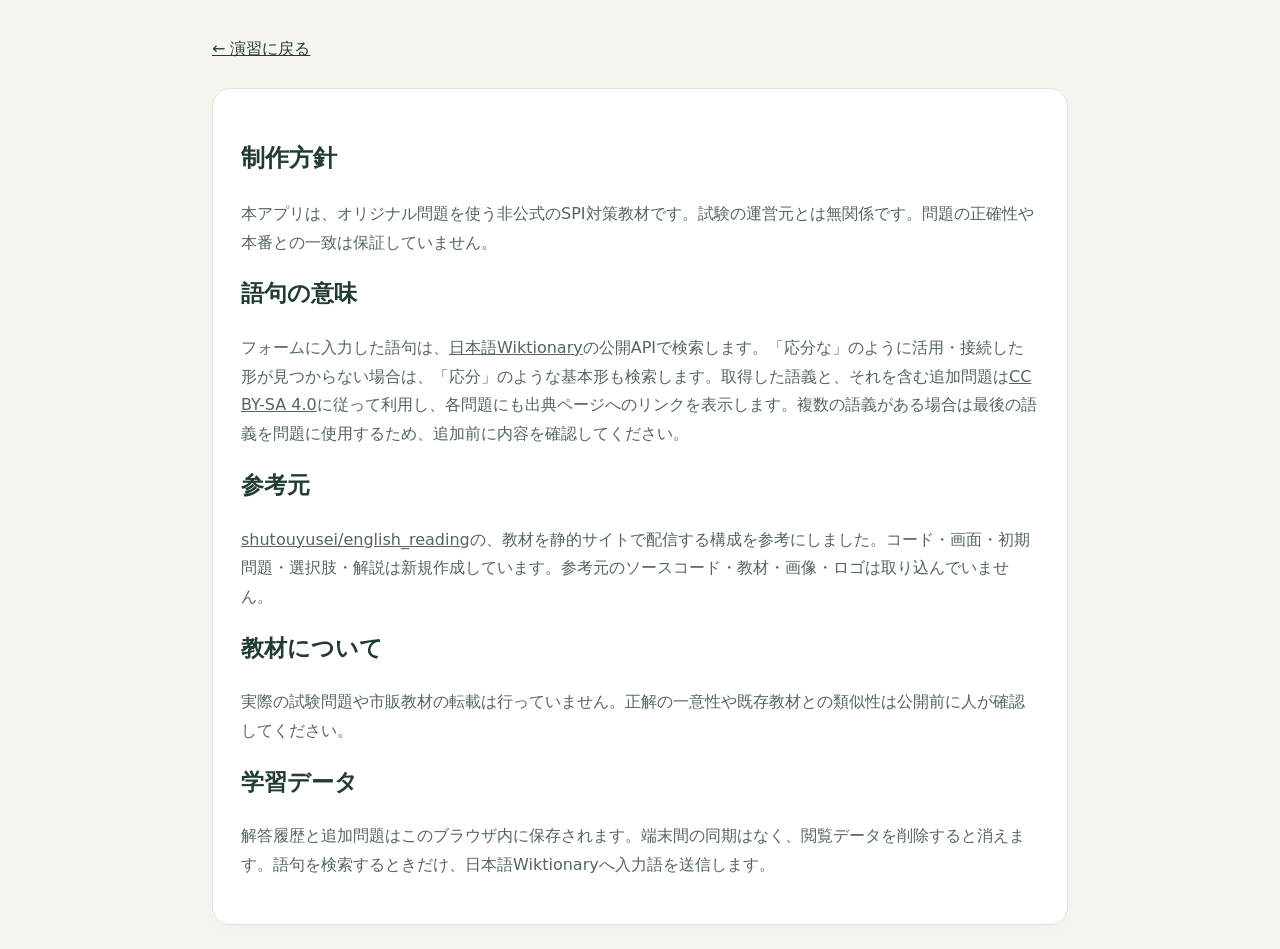
==== docs/about.html @ 741a84e1 "Support inflected vocabulary phrases" ====
<!doctype html>
<html lang="ja">
  <head>
    <meta charset="utf-8">
    <meta name="viewport" content="width=device-width, initial-scale=1">
    <title>制作方針 | ことばの演習室</title>
    <link rel="stylesheet" href="style.css">
  </head>
  <body>
    <main>
      <a href="./">← 演習に戻る</a>
      <article class="card">
        <h1>制作方針</h1>
        <p>本アプリは、オリジナル問題を使う非公式のSPI対策教材です。試験の運営元とは無関係です。問題の正確性や本番との一致は保証していません。</p>
        <h2>語句の意味</h2>
        <p>フォームに入力した語句は、<a href="https://ja.wiktionary.org/">日本語Wiktionary</a>の公開APIで検索します。「応分な」のように活用・接続した形が見つからない場合は、「応分」のような基本形も検索します。取得した語義と、それを含む追加問題は<a href="https://creativecommons.org/licenses/by-sa/4.0/deed.ja">CC BY-SA 4.0</a>に従って利用し、各問題にも出典ページへのリンクを表示します。複数の語義がある場合は最後の語義を問題に使用するため、追加前に内容を確認してください。</p>
        <h2>参考元</h2>
        <p><a href="https://github.com/shutouyusei/english_reading">shutouyusei/english_reading</a>の、教材を静的サイトで配信する構成を参考にしました。コード・画面・初期問題・選択肢・解説は新規作成しています。参考元のソースコード・教材・画像・ロゴは取り込んでいません。</p>
        <h2>教材について</h2>
        <p>実際の試験問題や市販教材の転載は行っていません。正解の一意性や既存教材との類似性は公開前に人が確認してください。</p>
        <h2>学習データ</h2>
        <p>解答履歴と追加問題はこのブラウザ内に保存されます。端末間の同期はなく、閲覧データを削除すると消えます。語句を検索するときだけ、日本語Wiktionaryへ入力語を送信します。</p>
      </article>
    </main>
  </body>
</html>
---- docs/style.css ----
:root{font-family:system-ui,-apple-system,'Noto Sans JP',sans-serif;color:#233b37;background:#f5f4ef;line-height:1.8}*{box-sizing:border-box}body{margin:0}header{border-bottom:1px solid #dedfd7;padding:22px max(5vw,20px);display:flex;justify-content:space-between;align-items:center}a{color:inherit}header a{text-decoration:none;font-weight:750;font-size:20px}header a span{display:block;font-size:11px;font-weight:400;letter-spacing:.15em}.tag,.eyebrow{font-size:12px;letter-spacing:.17em;color:#5a756a}main{max-width:900px;padding:35px 22px 0;margin:auto}.intro{padding:20px 0 35px}.intro h1{font-size:clamp(34px,6vw,54px);line-height:1.4;margin:14px 0}.intro p{color:#5b6b63}.stats{display:flex;border-top:1px solid #d4dbd2;border-bottom:1px solid #d4dbd2;margin-bottom:28px;padding:22px 0}.stats div{flex:1;text-align:center;border-right:1px solid #d4dbd2}.stats div:last-child{border:0}.stats strong{font-size:28px;display:block}.stats span{font-size:12px;color:#657368}.card{background:#fff;border:1px solid #e0e3db;border-radius:18px;padding:28px;margin:24px 0;box-shadow:0 4px 18px #233b3705}h2{font-size:23px;margin-top:0}.card>p{color:#53665c}label{display:block;font-size:14px;font-weight:600;margin:18px 0}select,input[type=file],input[type=text],textarea{display:block;width:100%;padding:12px;margin-top:7px;border:1px solid #c7d0c6;border-radius:8px;background:#fff;color:#233b37;font:inherit}textarea{resize:vertical;line-height:1.7}button{font:inherit;padding:12px 19px;border:1px solid #bdc9be;border-radius:9px;background:white;color:#233b37;cursor:pointer;margin:5px 7px 5px 0}button:hover{background:#eef4eb}button:focus-visible,select:focus-visible,input:focus-visible,textarea:focus-visible,summary:focus-visible{outline:3px solid #bb8030;outline-offset:3px}.primary{background:#28574a;color:white;border-color:#28574a}.primary:hover{background:#1b4438}button:disabled{opacity:.45;cursor:default}summary{cursor:pointer;font-weight:650}details[open]>summary{margin-bottom:24px}details hr{border:0;border-top:1px solid #d4dbd2;margin:36px 0}.question-builder>p,#add-panel section>p{color:#53665c}.preview-card{background:#f3f6ed;border:1px solid #d7e2d6;border-radius:12px;padding:22px;margin:24px 0}.preview-card h3{font-size:18px;margin:5px 0 15px}.preview-card ol{padding-left:28px}.preview-card li{margin:8px 0}.preview-card #preview-answer{font-weight:650;color:#28574a}fieldset{border:0;padding:0;margin:24px 0}.choice{display:flex;gap:13px;border:1px solid #d8dfd5;border-radius:9px;padding:15px;font-size:16px;font-weight:400;cursor:pointer}.choice:has(input:checked){background:#edf5ee;border-color:#28574a}.choice input{accent-color:#28574a}.choice.correct{border:2px solid #287b52;background:#eff8f1}.choice.wrong{border:2px solid #b15841;background:#fff2ed}.toolbar{display:flex;align-items:center;justify-content:space-between;gap:10px;font-size:14px}progress{width:100%;accent-color:#28574a;height:7px}.passage{white-space:pre-wrap;background:#f5f6f0;padding:20px;border-radius:8px;color:#263d34!important}#feedback{background:#f3f6ed;border-radius:9px;padding:20px;white-space:pre-wrap;margin:20px 0}.score{font-size:42px;font-weight:700}#word-status,#import-status{min-height:1.8em;color:#28574a}footer{font-size:12px;color:#687368;padding:30px 0 45px}.sr{position:absolute;width:1px;height:1px;overflow:hidden;clip-path:inset(50%)}[hidden]{display:none!important}@media(max-width:550px){.tag{display:none}.card{padding:20px}.intro{padding-top:0}.toolbar button{padding:8px}.stats strong{font-size:24px}}
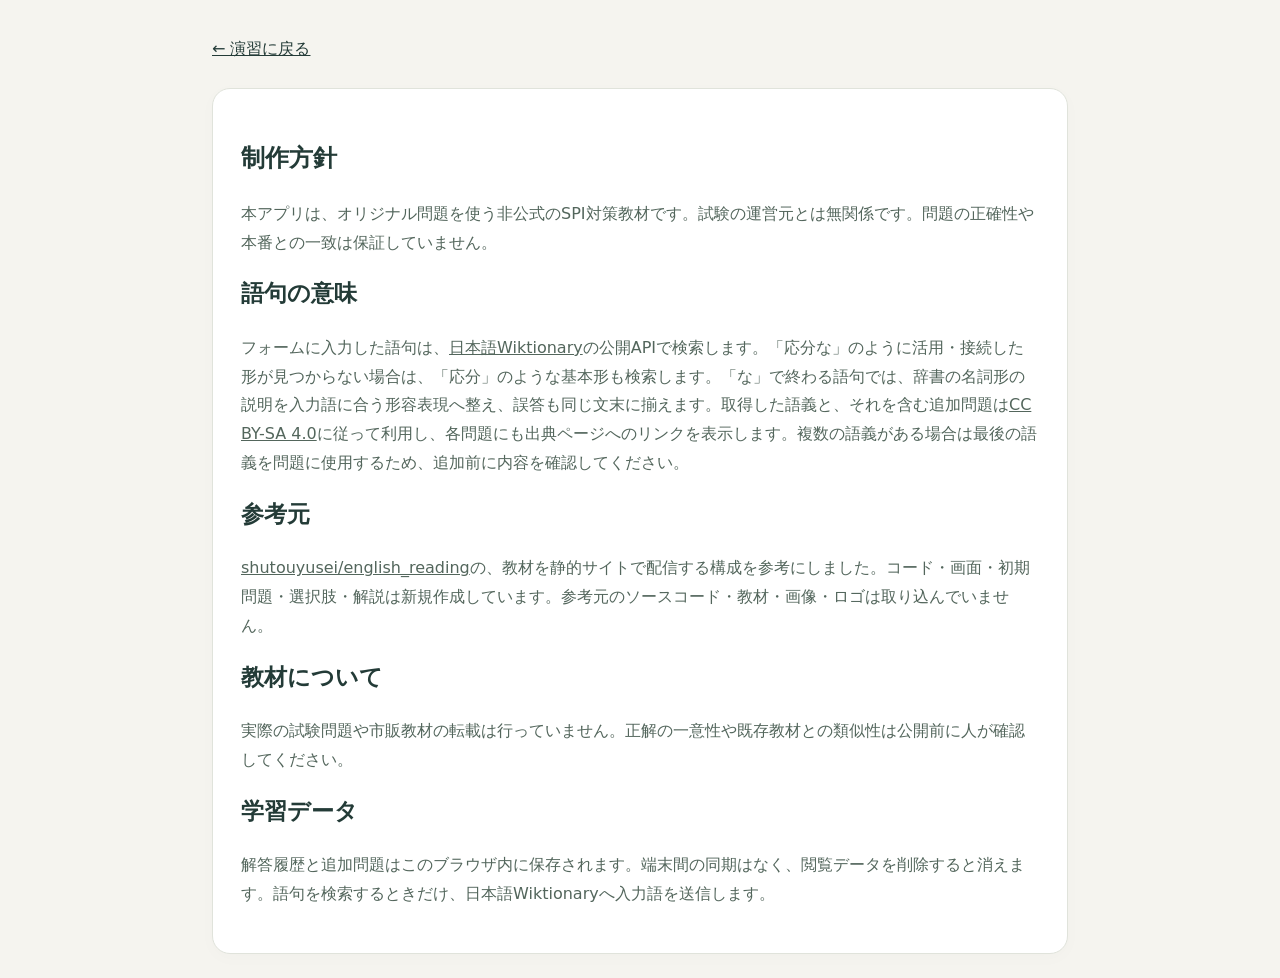
==== commit 13984c69: "Match answer wording to input grammar" ====
--- a/docs/about.html
+++ b/docs/about.html
@@ -13,7 +13,7 @@
         <h1>制作方針</h1>
         <p>本アプリは、オリジナル問題を使う非公式のSPI対策教材です。試験の運営元とは無関係です。問題の正確性や本番との一致は保証していません。</p>
         <h2>語句の意味</h2>
-        <p>フォームに入力した語句は、<a href="https://ja.wiktionary.org/">日本語Wiktionary</a>の公開APIで検索します。「応分な」のように活用・接続した形が見つからない場合は、「応分」のような基本形も検索します。取得した語義と、それを含む追加問題は<a href="https://creativecommons.org/licenses/by-sa/4.0/deed.ja">CC BY-SA 4.0</a>に従って利用し、各問題にも出典ページへのリンクを表示します。複数の語義がある場合は最後の語義を問題に使用するため、追加前に内容を確認してください。</p>
+        <p>フォームに入力した語句は、<a href="https://ja.wiktionary.org/">日本語Wiktionary</a>の公開APIで検索します。「応分な」のように活用・接続した形が見つからない場合は、「応分」のような基本形も検索します。「な」で終わる語句では、辞書の名詞形の説明を入力語に合う形容表現へ整え、誤答も同じ文末に揃えます。取得した語義と、それを含む追加問題は<a href="https://creativecommons.org/licenses/by-sa/4.0/deed.ja">CC BY-SA 4.0</a>に従って利用し、各問題にも出典ページへのリンクを表示します。複数の語義がある場合は最後の語義を問題に使用するため、追加前に内容を確認してください。</p>
         <h2>参考元</h2>
         <p><a href="https://github.com/shutouyusei/english_reading">shutouyusei/english_reading</a>の、教材を静的サイトで配信する構成を参考にしました。コード・画面・初期問題・選択肢・解説は新規作成しています。参考元のソースコード・教材・画像・ロゴは取り込んでいません。</p>
         <h2>教材について</h2>
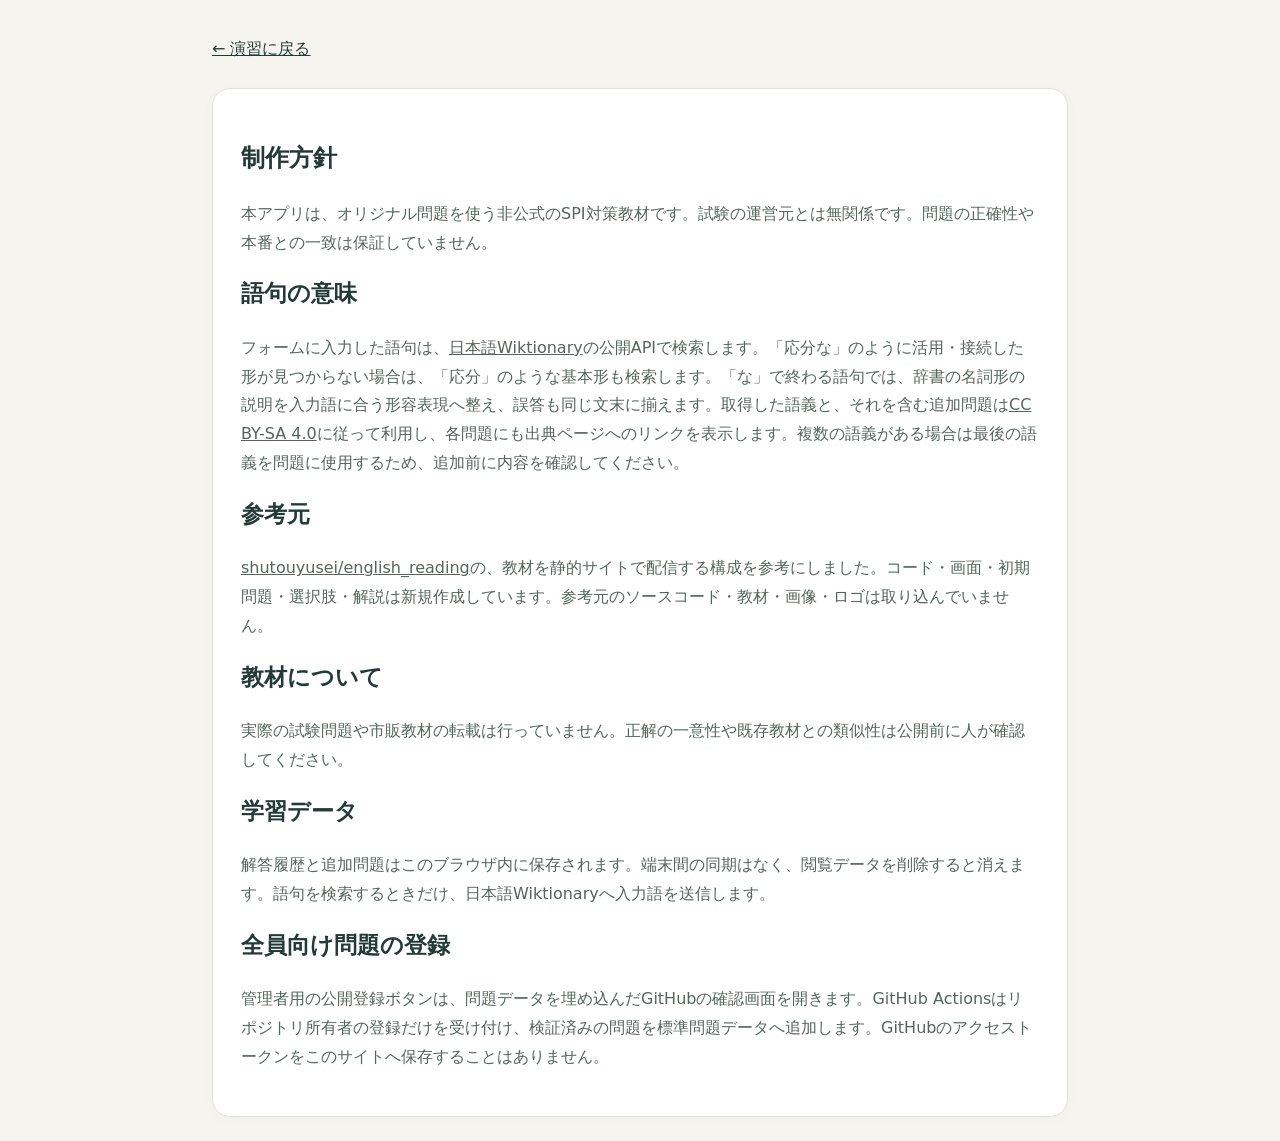
==== commit ef48cd3b: "Add owner-only public question publishing" ====
--- a/docs/about.html
+++ b/docs/about.html
@@ -20,6 +20,8 @@
         <p>実際の試験問題や市販教材の転載は行っていません。正解の一意性や既存教材との類似性は公開前に人が確認してください。</p>
         <h2>学習データ</h2>
         <p>解答履歴と追加問題はこのブラウザ内に保存されます。端末間の同期はなく、閲覧データを削除すると消えます。語句を検索するときだけ、日本語Wiktionaryへ入力語を送信します。</p>
+        <h2>全員向け問題の登録</h2>
+        <p>管理者用の公開登録ボタンは、問題データを埋め込んだGitHubの確認画面を開きます。GitHub Actionsはリポジトリ所有者の登録だけを受け付け、検証済みの問題を標準問題データへ追加します。GitHubのアクセストークンをこのサイトへ保存することはありません。</p>
       </article>
     </main>
   </body>
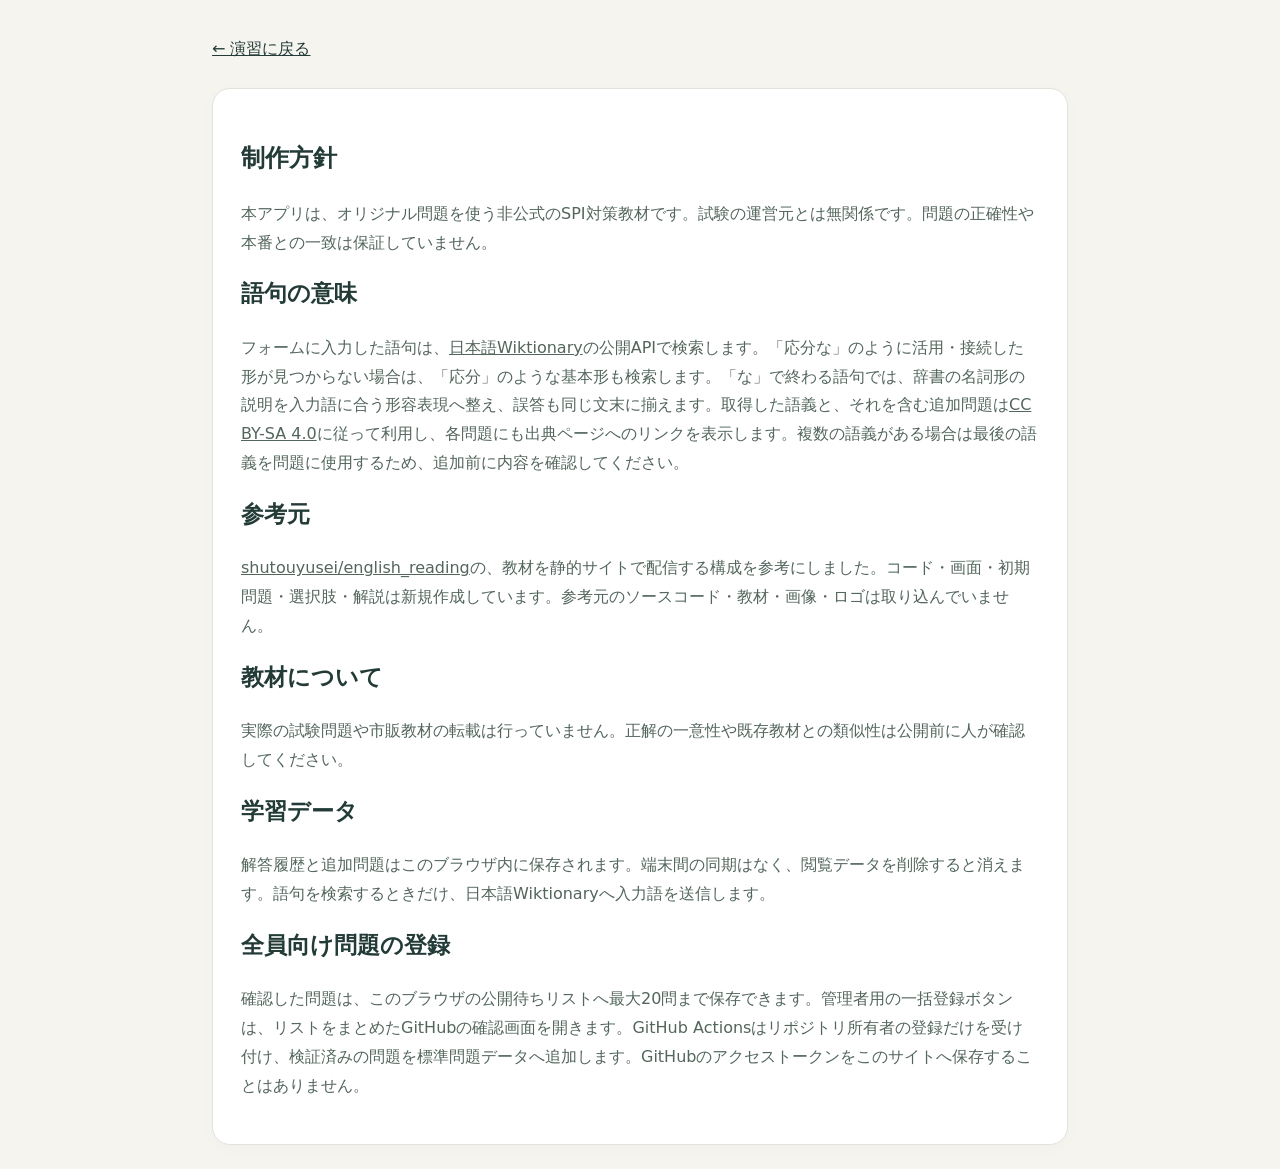
==== commit 5b9f1c0d: "Batch public question publishing" ====
--- a/docs/about.html
+++ b/docs/about.html
@@ -21,7 +21,7 @@
         <h2>学習データ</h2>
         <p>解答履歴と追加問題はこのブラウザ内に保存されます。端末間の同期はなく、閲覧データを削除すると消えます。語句を検索するときだけ、日本語Wiktionaryへ入力語を送信します。</p>
         <h2>全員向け問題の登録</h2>
-        <p>管理者用の公開登録ボタンは、問題データを埋め込んだGitHubの確認画面を開きます。GitHub Actionsはリポジトリ所有者の登録だけを受け付け、検証済みの問題を標準問題データへ追加します。GitHubのアクセストークンをこのサイトへ保存することはありません。</p>
+        <p>確認した問題は、このブラウザの公開待ちリストへ最大20問まで保存できます。管理者用の一括登録ボタンは、リストをまとめたGitHubの確認画面を開きます。GitHub Actionsはリポジトリ所有者の登録だけを受け付け、検証済みの問題を標準問題データへ追加します。GitHubのアクセストークンをこのサイトへ保存することはありません。</p>
       </article>
     </main>
   </body>
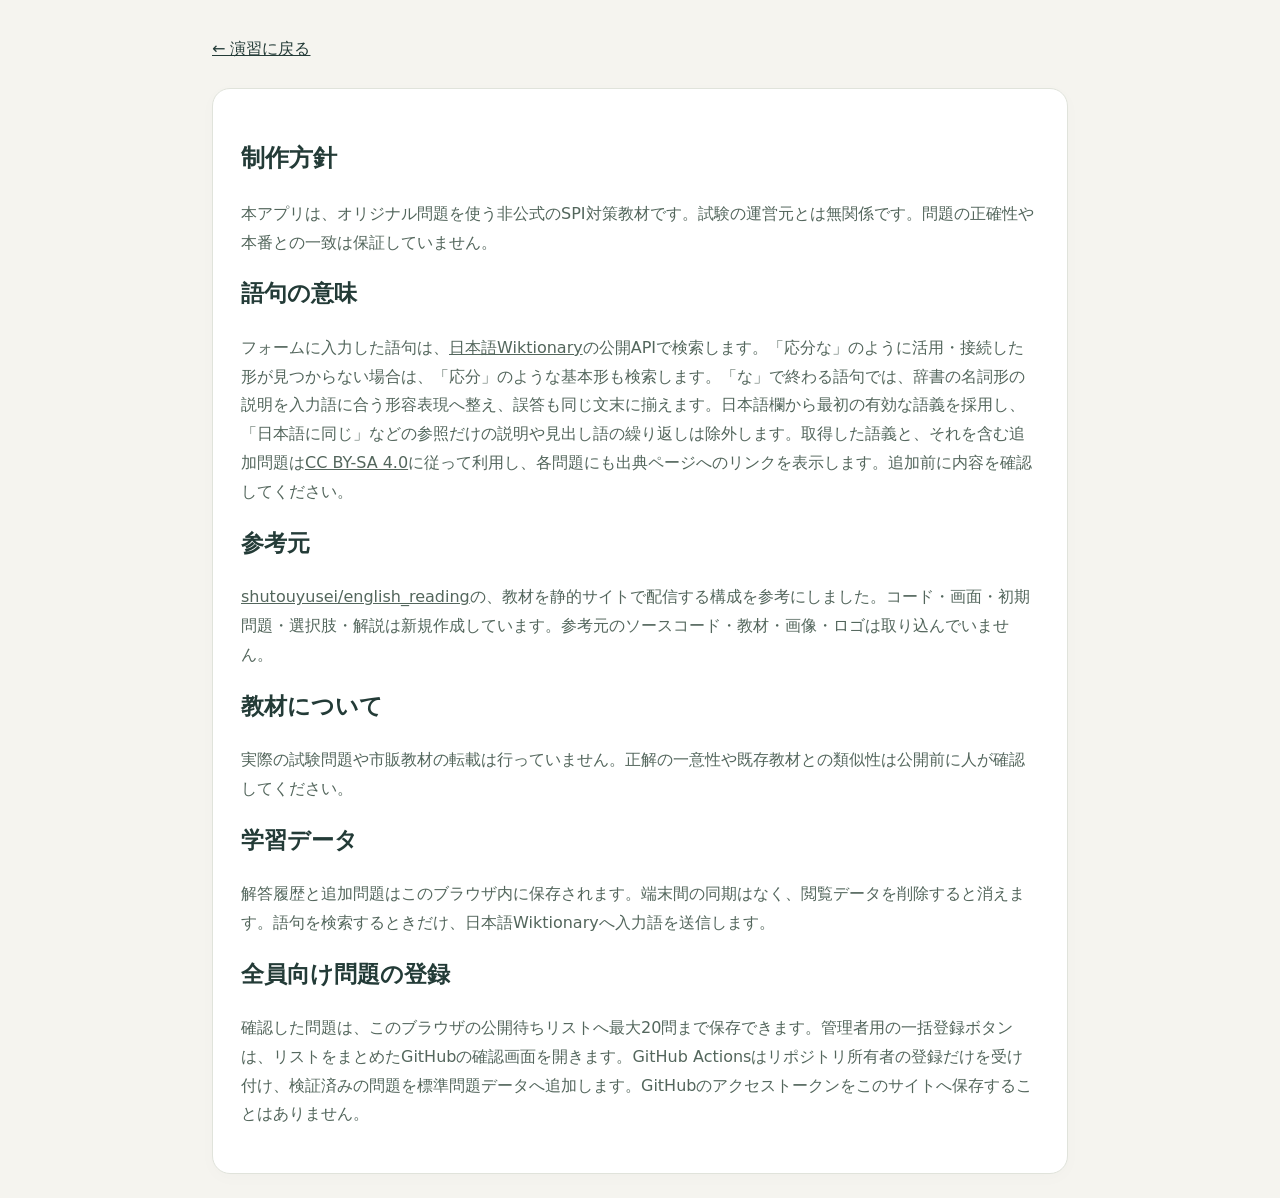
==== commit 442fc7f9: "Reject circular dictionary definitions" ====
--- a/docs/about.html
+++ b/docs/about.html
@@ -13,7 +13,7 @@
         <h1>制作方針</h1>
         <p>本アプリは、オリジナル問題を使う非公式のSPI対策教材です。試験の運営元とは無関係です。問題の正確性や本番との一致は保証していません。</p>
         <h2>語句の意味</h2>
-        <p>フォームに入力した語句は、<a href="https://ja.wiktionary.org/">日本語Wiktionary</a>の公開APIで検索します。「応分な」のように活用・接続した形が見つからない場合は、「応分」のような基本形も検索します。「な」で終わる語句では、辞書の名詞形の説明を入力語に合う形容表現へ整え、誤答も同じ文末に揃えます。取得した語義と、それを含む追加問題は<a href="https://creativecommons.org/licenses/by-sa/4.0/deed.ja">CC BY-SA 4.0</a>に従って利用し、各問題にも出典ページへのリンクを表示します。複数の語義がある場合は最後の語義を問題に使用するため、追加前に内容を確認してください。</p>
+        <p>フォームに入力した語句は、<a href="https://ja.wiktionary.org/">日本語Wiktionary</a>の公開APIで検索します。「応分な」のように活用・接続した形が見つからない場合は、「応分」のような基本形も検索します。「な」で終わる語句では、辞書の名詞形の説明を入力語に合う形容表現へ整え、誤答も同じ文末に揃えます。日本語欄から最初の有効な語義を採用し、「日本語に同じ」などの参照だけの説明や見出し語の繰り返しは除外します。取得した語義と、それを含む追加問題は<a href="https://creativecommons.org/licenses/by-sa/4.0/deed.ja">CC BY-SA 4.0</a>に従って利用し、各問題にも出典ページへのリンクを表示します。追加前に内容を確認してください。</p>
         <h2>参考元</h2>
         <p><a href="https://github.com/shutouyusei/english_reading">shutouyusei/english_reading</a>の、教材を静的サイトで配信する構成を参考にしました。コード・画面・初期問題・選択肢・解説は新規作成しています。参考元のソースコード・教材・画像・ロゴは取り込んでいません。</p>
         <h2>教材について</h2>
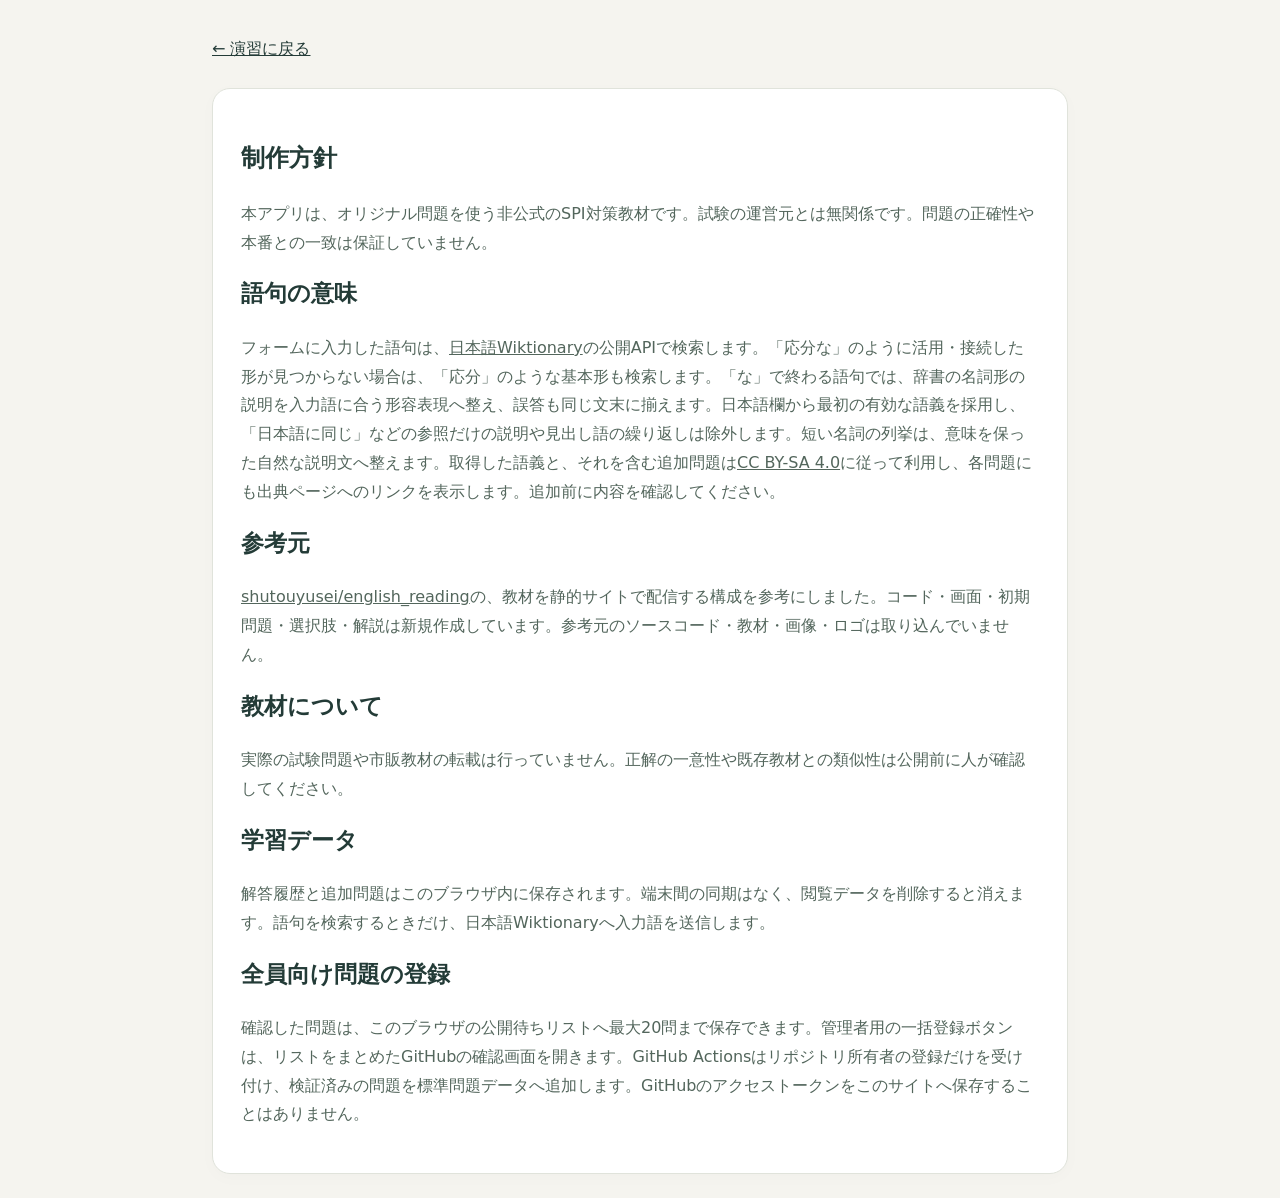
==== commit ef4b4b45: "Normalize short dictionary definitions" ====
--- a/docs/about.html
+++ b/docs/about.html
@@ -13,7 +13,7 @@
         <h1>制作方針</h1>
         <p>本アプリは、オリジナル問題を使う非公式のSPI対策教材です。試験の運営元とは無関係です。問題の正確性や本番との一致は保証していません。</p>
         <h2>語句の意味</h2>
-        <p>フォームに入力した語句は、<a href="https://ja.wiktionary.org/">日本語Wiktionary</a>の公開APIで検索します。「応分な」のように活用・接続した形が見つからない場合は、「応分」のような基本形も検索します。「な」で終わる語句では、辞書の名詞形の説明を入力語に合う形容表現へ整え、誤答も同じ文末に揃えます。日本語欄から最初の有効な語義を採用し、「日本語に同じ」などの参照だけの説明や見出し語の繰り返しは除外します。取得した語義と、それを含む追加問題は<a href="https://creativecommons.org/licenses/by-sa/4.0/deed.ja">CC BY-SA 4.0</a>に従って利用し、各問題にも出典ページへのリンクを表示します。追加前に内容を確認してください。</p>
+        <p>フォームに入力した語句は、<a href="https://ja.wiktionary.org/">日本語Wiktionary</a>の公開APIで検索します。「応分な」のように活用・接続した形が見つからない場合は、「応分」のような基本形も検索します。「な」で終わる語句では、辞書の名詞形の説明を入力語に合う形容表現へ整え、誤答も同じ文末に揃えます。日本語欄から最初の有効な語義を採用し、「日本語に同じ」などの参照だけの説明や見出し語の繰り返しは除外します。短い名詞の列挙は、意味を保った自然な説明文へ整えます。取得した語義と、それを含む追加問題は<a href="https://creativecommons.org/licenses/by-sa/4.0/deed.ja">CC BY-SA 4.0</a>に従って利用し、各問題にも出典ページへのリンクを表示します。追加前に内容を確認してください。</p>
         <h2>参考元</h2>
         <p><a href="https://github.com/shutouyusei/english_reading">shutouyusei/english_reading</a>の、教材を静的サイトで配信する構成を参考にしました。コード・画面・初期問題・選択肢・解説は新規作成しています。参考元のソースコード・教材・画像・ロゴは取り込んでいません。</p>
         <h2>教材について</h2>
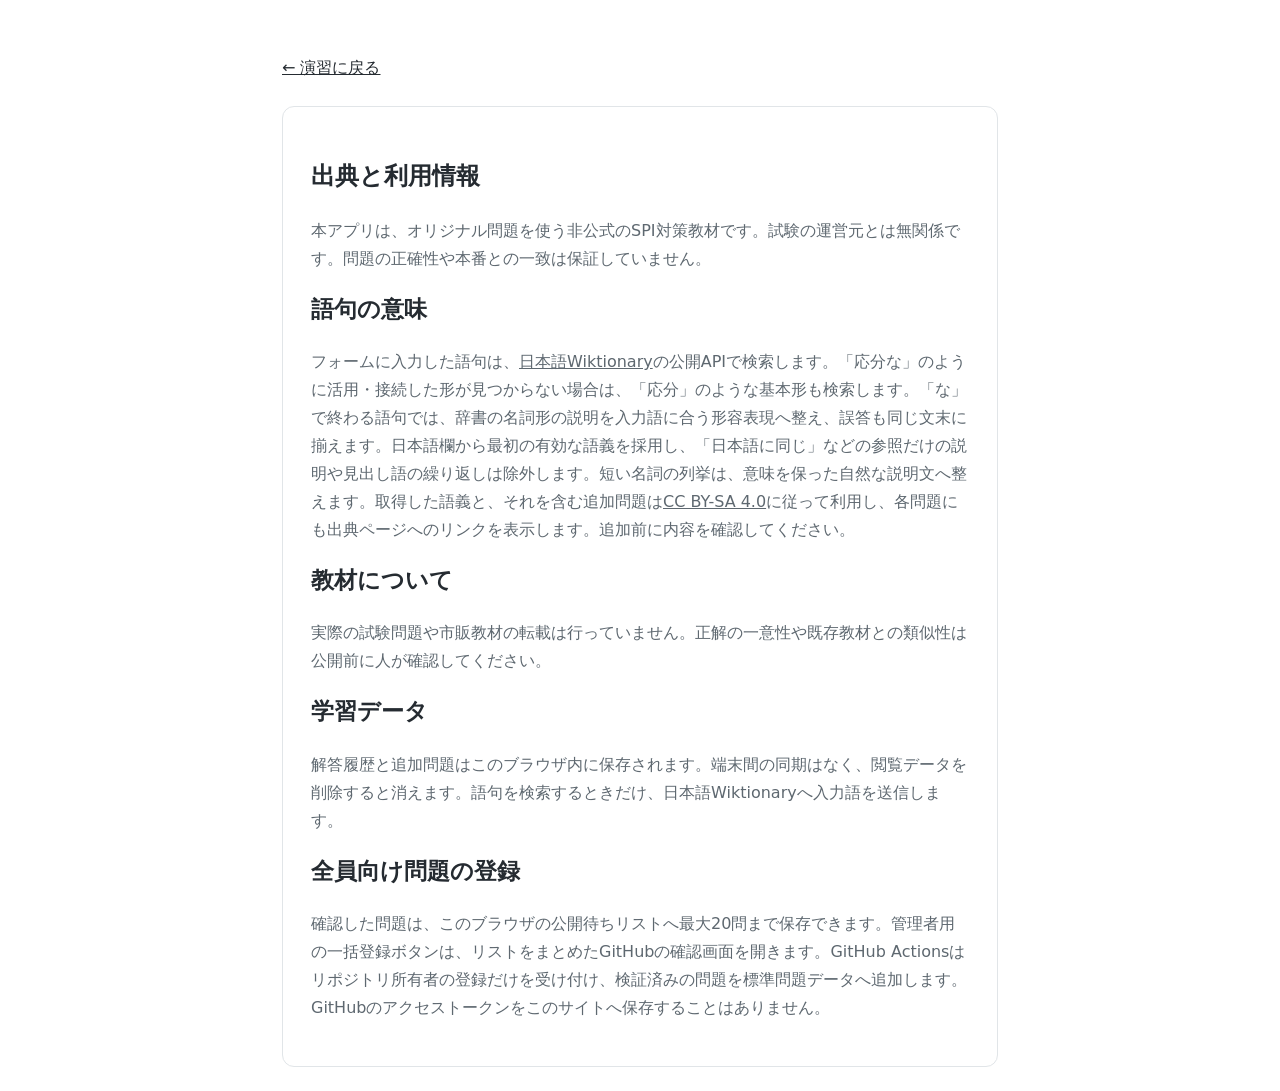
==== commit 56f2be2f: "Add private word submission queue" ====
--- a/docs/about.html
+++ b/docs/about.html
@@ -3,19 +3,17 @@
   <head>
     <meta charset="utf-8">
     <meta name="viewport" content="width=device-width, initial-scale=1">
-    <title>制作方針 | ことばの演習室</title>
+    <title>出典と利用情報 | SPI言語対策道場</title>
     <link rel="stylesheet" href="style.css">
   </head>
   <body>
     <main>
       <a href="./">← 演習に戻る</a>
       <article class="card">
-        <h1>制作方針</h1>
+        <h1>出典と利用情報</h1>
         <p>本アプリは、オリジナル問題を使う非公式のSPI対策教材です。試験の運営元とは無関係です。問題の正確性や本番との一致は保証していません。</p>
         <h2>語句の意味</h2>
         <p>フォームに入力した語句は、<a href="https://ja.wiktionary.org/">日本語Wiktionary</a>の公開APIで検索します。「応分な」のように活用・接続した形が見つからない場合は、「応分」のような基本形も検索します。「な」で終わる語句では、辞書の名詞形の説明を入力語に合う形容表現へ整え、誤答も同じ文末に揃えます。日本語欄から最初の有効な語義を採用し、「日本語に同じ」などの参照だけの説明や見出し語の繰り返しは除外します。短い名詞の列挙は、意味を保った自然な説明文へ整えます。取得した語義と、それを含む追加問題は<a href="https://creativecommons.org/licenses/by-sa/4.0/deed.ja">CC BY-SA 4.0</a>に従って利用し、各問題にも出典ページへのリンクを表示します。追加前に内容を確認してください。</p>
-        <h2>参考元</h2>
-        <p><a href="https://github.com/shutouyusei/english_reading">shutouyusei/english_reading</a>の、教材を静的サイトで配信する構成を参考にしました。コード・画面・初期問題・選択肢・解説は新規作成しています。参考元のソースコード・教材・画像・ロゴは取り込んでいません。</p>
         <h2>教材について</h2>
         <p>実際の試験問題や市販教材の転載は行っていません。正解の一意性や既存教材との類似性は公開前に人が確認してください。</p>
         <h2>学習データ</h2>
--- a/docs/style.css
+++ b/docs/style.css
@@ -1 +1,401 @@
-:root{font-family:system-ui,-apple-system,'Noto Sans JP',sans-serif;color:#233b37;background:#f5f4ef;line-height:1.8}*{box-sizing:border-box}body{margin:0}header{border-bottom:1px solid #dedfd7;padding:22px max(5vw,20px);display:flex;justify-content:space-between;align-items:center}a{color:inherit}header a{text-decoration:none;font-weight:750;font-size:20px}header a span{display:block;font-size:11px;font-weight:400;letter-spacing:.15em}.tag,.eyebrow{font-size:12px;letter-spacing:.17em;color:#5a756a}main{max-width:900px;padding:35px 22px 0;margin:auto}.intro{padding:20px 0 35px}.intro h1{font-size:clamp(34px,6vw,54px);line-height:1.4;margin:14px 0}.intro p{color:#5b6b63}.stats{display:flex;border-top:1px solid #d4dbd2;border-bottom:1px solid #d4dbd2;margin-bottom:28px;padding:22px 0}.stats div{flex:1;text-align:center;border-right:1px solid #d4dbd2}.stats div:last-child{border:0}.stats strong{font-size:28px;display:block}.stats span{font-size:12px;color:#657368}.card{background:#fff;border:1px solid #e0e3db;border-radius:18px;padding:28px;margin:24px 0;box-shadow:0 4px 18px #233b3705}h2{font-size:23px;margin-top:0}.card>p{color:#53665c}label{display:block;font-size:14px;font-weight:600;margin:18px 0}select,input[type=file],input[type=text],textarea{display:block;width:100%;padding:12px;margin-top:7px;border:1px solid #c7d0c6;border-radius:8px;background:#fff;color:#233b37;font:inherit}textarea{resize:vertical;line-height:1.7}button{font:inherit;padding:12px 19px;border:1px solid #bdc9be;border-radius:9px;background:white;color:#233b37;cursor:pointer;margin:5px 7px 5px 0}button:hover{background:#eef4eb}button:focus-visible,select:focus-visible,input:focus-visible,textarea:focus-visible,summary:focus-visible{outline:3px solid #bb8030;outline-offset:3px}.primary{background:#28574a;color:white;border-color:#28574a}.primary:hover{background:#1b4438}button:disabled{opacity:.45;cursor:default}summary{cursor:pointer;font-weight:650}details[open]>summary{margin-bottom:24px}details hr{border:0;border-top:1px solid #d4dbd2;margin:36px 0}.question-builder>p,#add-panel section>p{color:#53665c}.preview-card{background:#f3f6ed;border:1px solid #d7e2d6;border-radius:12px;padding:22px;margin:24px 0}.preview-card h3{font-size:18px;margin:5px 0 15px}.preview-card ol{padding-left:28px}.preview-card li{margin:8px 0}.preview-card #preview-answer{font-weight:650;color:#28574a}fieldset{border:0;padding:0;margin:24px 0}.choice{display:flex;gap:13px;border:1px solid #d8dfd5;border-radius:9px;padding:15px;font-size:16px;font-weight:400;cursor:pointer}.choice:has(input:checked){background:#edf5ee;border-color:#28574a}.choice input{accent-color:#28574a}.choice.correct{border:2px solid #287b52;background:#eff8f1}.choice.wrong{border:2px solid #b15841;background:#fff2ed}.toolbar{display:flex;align-items:center;justify-content:space-between;gap:10px;font-size:14px}progress{width:100%;accent-color:#28574a;height:7px}.passage{white-space:pre-wrap;background:#f5f6f0;padding:20px;border-radius:8px;color:#263d34!important}#feedback{background:#f3f6ed;border-radius:9px;padding:20px;white-space:pre-wrap;margin:20px 0}.score{font-size:42px;font-weight:700}#word-status,#import-status{min-height:1.8em;color:#28574a}footer{font-size:12px;color:#687368;padding:30px 0 45px}.sr{position:absolute;width:1px;height:1px;overflow:hidden;clip-path:inset(50%)}[hidden]{display:none!important}@media(max-width:550px){.tag{display:none}.card{padding:20px}.intro{padding-top:0}.toolbar button{padding:8px}.stats strong{font-size:24px}}
+:root {
+  font-family: system-ui, -apple-system, "Noto Sans JP", sans-serif;
+  color: #252b31;
+  background: #fff;
+  line-height: 1.75;
+}
+
+* { box-sizing: border-box; }
+body { margin: 0; background: #fff; }
+a { color: inherit; }
+
+header {
+  padding: 22px max(5vw, 22px);
+  border-bottom: 1px solid #e6eaed;
+}
+
+header a {
+  font-size: 22px;
+  font-weight: 750;
+  text-decoration: none;
+}
+
+.eyebrow {
+  color: #77818a;
+  font-size: 12px;
+  letter-spacing: .14em;
+}
+
+main {
+  max-width: 760px;
+  margin: auto;
+  padding: 54px 22px 0;
+}
+
+.start-card {
+  padding: 8px 0 42px;
+}
+
+.start-card h1 {
+  margin: 0 0 34px;
+  font-size: clamp(34px, 7vw, 52px);
+  line-height: 1.25;
+}
+
+.count-control {
+  display: grid;
+  grid-template-columns: 1fr 150px;
+  margin: 0 0 28px;
+  align-items: center;
+  gap: 20px;
+  font-size: 18px;
+}
+
+.count-control select {
+  margin: 0;
+  padding: 14px;
+  font-size: 18px;
+}
+
+.home-actions {
+  display: grid;
+  grid-template-columns: 1fr 1fr;
+  gap: 14px;
+}
+
+.home-actions button {
+  min-height: 60px;
+  margin: 0;
+  font-size: 19px;
+  font-weight: 700;
+}
+
+#notice {
+  min-height: 1.75em;
+  margin: 14px 0 0;
+  color: #68737c;
+}
+
+.stats {
+  display: flex;
+  margin: 0 0 26px;
+  padding: 18px 0;
+  border-top: 1px solid #e1e5e8;
+  border-bottom: 1px solid #e1e5e8;
+}
+
+.stats div {
+  flex: 1;
+  border-right: 1px solid #e1e5e8;
+  text-align: center;
+}
+
+.stats div:last-child { border: 0; }
+.stats strong { display: block; font-size: 25px; }
+.stats span { color: #77818a; font-size: 13px; }
+
+#add-panel > summary {
+  font-size: 17px;
+}
+
+.card {
+  margin: 24px 0;
+  padding: 28px;
+  border: 1px solid #e1e5e8;
+  border-radius: 12px;
+  background: #fff;
+}
+
+h2 { margin-top: 0; font-size: 23px; }
+.card > p { color: #5e6870; }
+
+label {
+  display: block;
+  margin: 18px 0;
+  font-size: 14px;
+  font-weight: 600;
+}
+
+select,
+input[type="file"],
+input[type="text"],
+input[type="email"],
+input[type="password"],
+textarea {
+  display: block;
+  width: 100%;
+  margin-top: 7px;
+  padding: 12px;
+  border: 1px solid #cfd6db;
+  border-radius: 8px;
+  background: #fff;
+  color: #252b31;
+  font: inherit;
+}
+
+textarea { resize: vertical; line-height: 1.7; }
+
+.submission-card h2 { margin-bottom: 12px; }
+.submission-card label { margin-bottom: 7px; }
+.submission-row { display: grid; grid-template-columns: 1fr auto; gap: 10px; }
+.submission-row input,
+.submission-row button { margin: 0; }
+.submission-row button { min-width: 100px; }
+.honeypot { position: absolute !important; left: -10000px !important; width: 1px !important; height: 1px !important; }
+#submission-status { min-height: 1.75em; margin-bottom: 0; color: #5e6870; }
+
+button {
+  margin: 5px 7px 5px 0;
+  padding: 12px 19px;
+  border: 1px solid #cbd2d7;
+  border-radius: 9px;
+  background: #fff;
+  color: #252b31;
+  cursor: pointer;
+  font: inherit;
+}
+
+button:hover { background: #f4f6f7; }
+button:disabled { cursor: default; opacity: .42; }
+
+button:focus-visible,
+select:focus-visible,
+input:focus-visible,
+textarea:focus-visible,
+summary:focus-visible {
+  outline: 3px solid #79a8d8;
+  outline-offset: 3px;
+}
+
+.primary {
+  border-color: #303941;
+  background: #303941;
+  color: #fff;
+}
+
+.primary:hover { background: #1f252a; }
+
+summary { cursor: pointer; font-weight: 650; }
+details[open] > summary { margin-bottom: 24px; }
+details hr { margin: 36px 0; border: 0; border-top: 1px solid #e1e5e8; }
+.question-builder > p,
+#add-panel section > p { color: #5e6870; }
+
+.preview-card {
+  margin: 24px 0;
+  padding: 22px;
+  border: 1px solid #dce2e6;
+  border-radius: 10px;
+  background: #f7f9fa;
+}
+
+.preview-card h3 { margin: 5px 0 15px; font-size: 18px; }
+.preview-card ol { padding-left: 28px; }
+.preview-card li { margin: 8px 0; }
+.preview-card #preview-answer { color: #315e42; font-weight: 650; }
+
+/* 演習画面 */
+body:has(#practice:not([hidden])) header,
+body:has(#practice:not([hidden])) footer { display: none; }
+
+main:has(#practice:not([hidden])) {
+  max-width: 1240px;
+  padding-top: 28px;
+}
+
+.practice-header {
+  display: flex;
+  min-height: 104px;
+  align-items: flex-start;
+  justify-content: space-between;
+  gap: 20px;
+}
+
+.back-button {
+  border: 0;
+  color: #68737c;
+}
+
+.session-status {
+  display: flex;
+  align-items: center;
+  gap: 18px;
+}
+
+.question-number {
+  display: grid;
+  width: 92px;
+  height: 92px;
+  place-content: center;
+  border: 10px solid #e4e8eb;
+  border-radius: 50%;
+  box-shadow: inset 0 0 0 8px #f5f6f7;
+  text-align: center;
+}
+
+.question-number span {
+  font-size: 15px;
+  font-weight: 700;
+  line-height: 1.2;
+}
+
+.question-number small,
+.elapsed-time small {
+  color: #7a858e;
+  font-size: 11px;
+}
+
+.elapsed-time { display: grid; min-width: 86px; }
+.elapsed-time span { font-size: 20px; font-weight: 700; }
+
+.practice-card {
+  min-height: 500px;
+  padding: clamp(28px, 4vw, 52px);
+  border: 1px solid #dfe4e8;
+  border-radius: 10px;
+  background: #fff;
+  box-shadow: 0 1px 3px rgba(27, 36, 43, .03);
+}
+
+.practice-card #kind { margin: 0 0 8px; }
+
+.practice-card #question {
+  margin: 0;
+  font-size: clamp(20px, 2.2vw, 27px);
+  line-height: 1.65;
+}
+
+fieldset {
+  margin: 26px 0 0;
+  padding: 0;
+  border: 0;
+}
+
+.choice {
+  display: flex;
+  min-height: 62px;
+  margin: 0;
+  padding: 14px 12px;
+  align-items: center;
+  gap: 17px;
+  border-radius: 8px;
+  cursor: pointer;
+  font-size: 18px;
+  font-weight: 400;
+  transition: background .15s ease;
+}
+
+.choice:hover { background: #f6f8f9; }
+.choice:has(input:checked) { background: #eef4f0; }
+
+.choice input {
+  appearance: none;
+  width: 23px;
+  height: 23px;
+  flex: 0 0 23px;
+  margin: 0;
+  border: 2px solid #cbd3d8;
+  border-radius: 50%;
+  background: #fff;
+}
+
+.choice input:checked { border: 7px solid #5d9f64; }
+
+.choice.correct {
+  background: #edf7ef;
+  box-shadow: inset 4px 0 #4e9a62;
+}
+
+.choice.wrong {
+  background: #fff1ee;
+  box-shadow: inset 4px 0 #c06452;
+}
+
+.passage {
+  margin: 20px 0;
+  padding: 20px;
+  border-radius: 8px;
+  background: #f5f7f8;
+  color: #303941 !important;
+  white-space: pre-wrap;
+}
+
+#feedback {
+  margin: 24px 0 0;
+  padding: 20px;
+  border-radius: 8px;
+  background: #f2f6f3;
+  white-space: pre-wrap;
+}
+
+.practice-progress {
+  display: grid;
+  grid-template-columns: auto 1fr;
+  margin-top: 26px;
+  align-items: center;
+  gap: 18px;
+  color: #77818a;
+  font-size: 13px;
+}
+
+progress {
+  width: 100%;
+  height: 10px;
+  overflow: hidden;
+  border: 0;
+  border-radius: 2px;
+  background: #f0f2f3;
+  accent-color: #61a75f;
+}
+
+progress::-webkit-progress-bar { background: #f0f2f3; }
+progress::-webkit-progress-value { background: #61a75f; }
+progress::-moz-progress-bar { background: #61a75f; }
+
+.practice-actions {
+  display: flex;
+  justify-content: flex-end;
+  padding: 28px 0 10px;
+}
+
+.practice-actions button {
+  min-width: 170px;
+  min-height: 58px;
+  margin: 0;
+  font-size: 17px;
+  font-weight: 700;
+}
+
+.score { font-size: 42px; font-weight: 700; }
+#word-status,
+#import-status { min-height: 1.8em; color: #315e42; }
+footer { padding: 30px 0 45px; color: #707b83; font-size: 12px; }
+.sr { position: absolute; width: 1px; height: 1px; overflow: hidden; clip-path: inset(50%); }
+[hidden] { display: none !important; }
+
+@media (max-width: 650px) {
+  .card { padding: 20px; }
+  main { padding-top: 34px; }
+  .start-card h1 { margin-bottom: 26px; }
+  .count-control { grid-template-columns: 1fr 125px; font-size: 17px; }
+  .home-actions { grid-template-columns: 1fr; }
+  .submission-row { grid-template-columns: 1fr; }
+  .home-actions button { min-height: 56px; }
+  .stats strong { font-size: 22px; }
+  main:has(#practice:not([hidden])) { padding: 16px 14px 0; }
+  .practice-header { min-height: 82px; }
+  .question-number {
+    width: 68px;
+    height: 68px;
+    border-width: 7px;
+    box-shadow: inset 0 0 0 5px #f5f6f7;
+  }
+  .question-number small { display: none; }
+  .elapsed-time { min-width: 68px; }
+  .elapsed-time span { font-size: 17px; }
+  .practice-card { min-height: 0; padding: 24px 18px; }
+  .practice-card #question { font-size: 19px; }
+  .choice { min-height: 58px; padding: 12px 6px; font-size: 16px; }
+  .practice-progress { gap: 10px; }
+  .practice-actions button { width: 100%; }
+}
